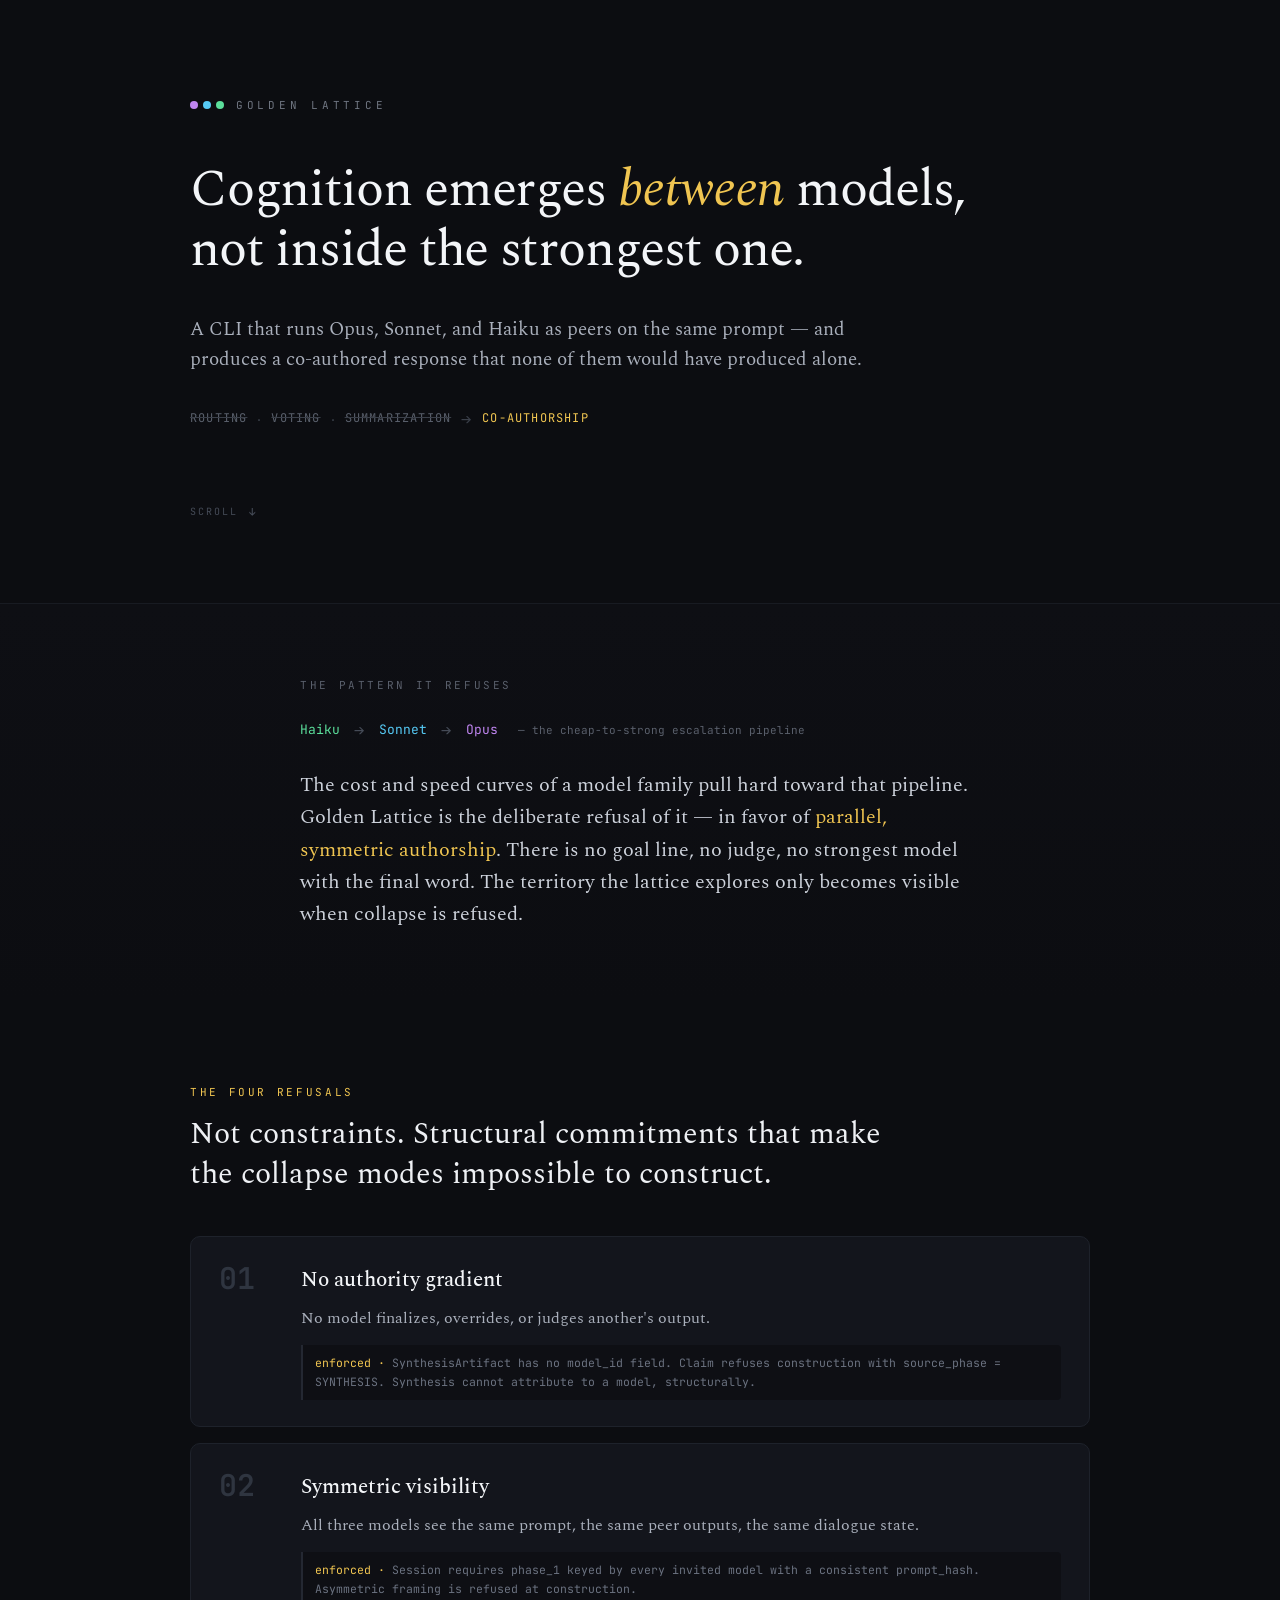
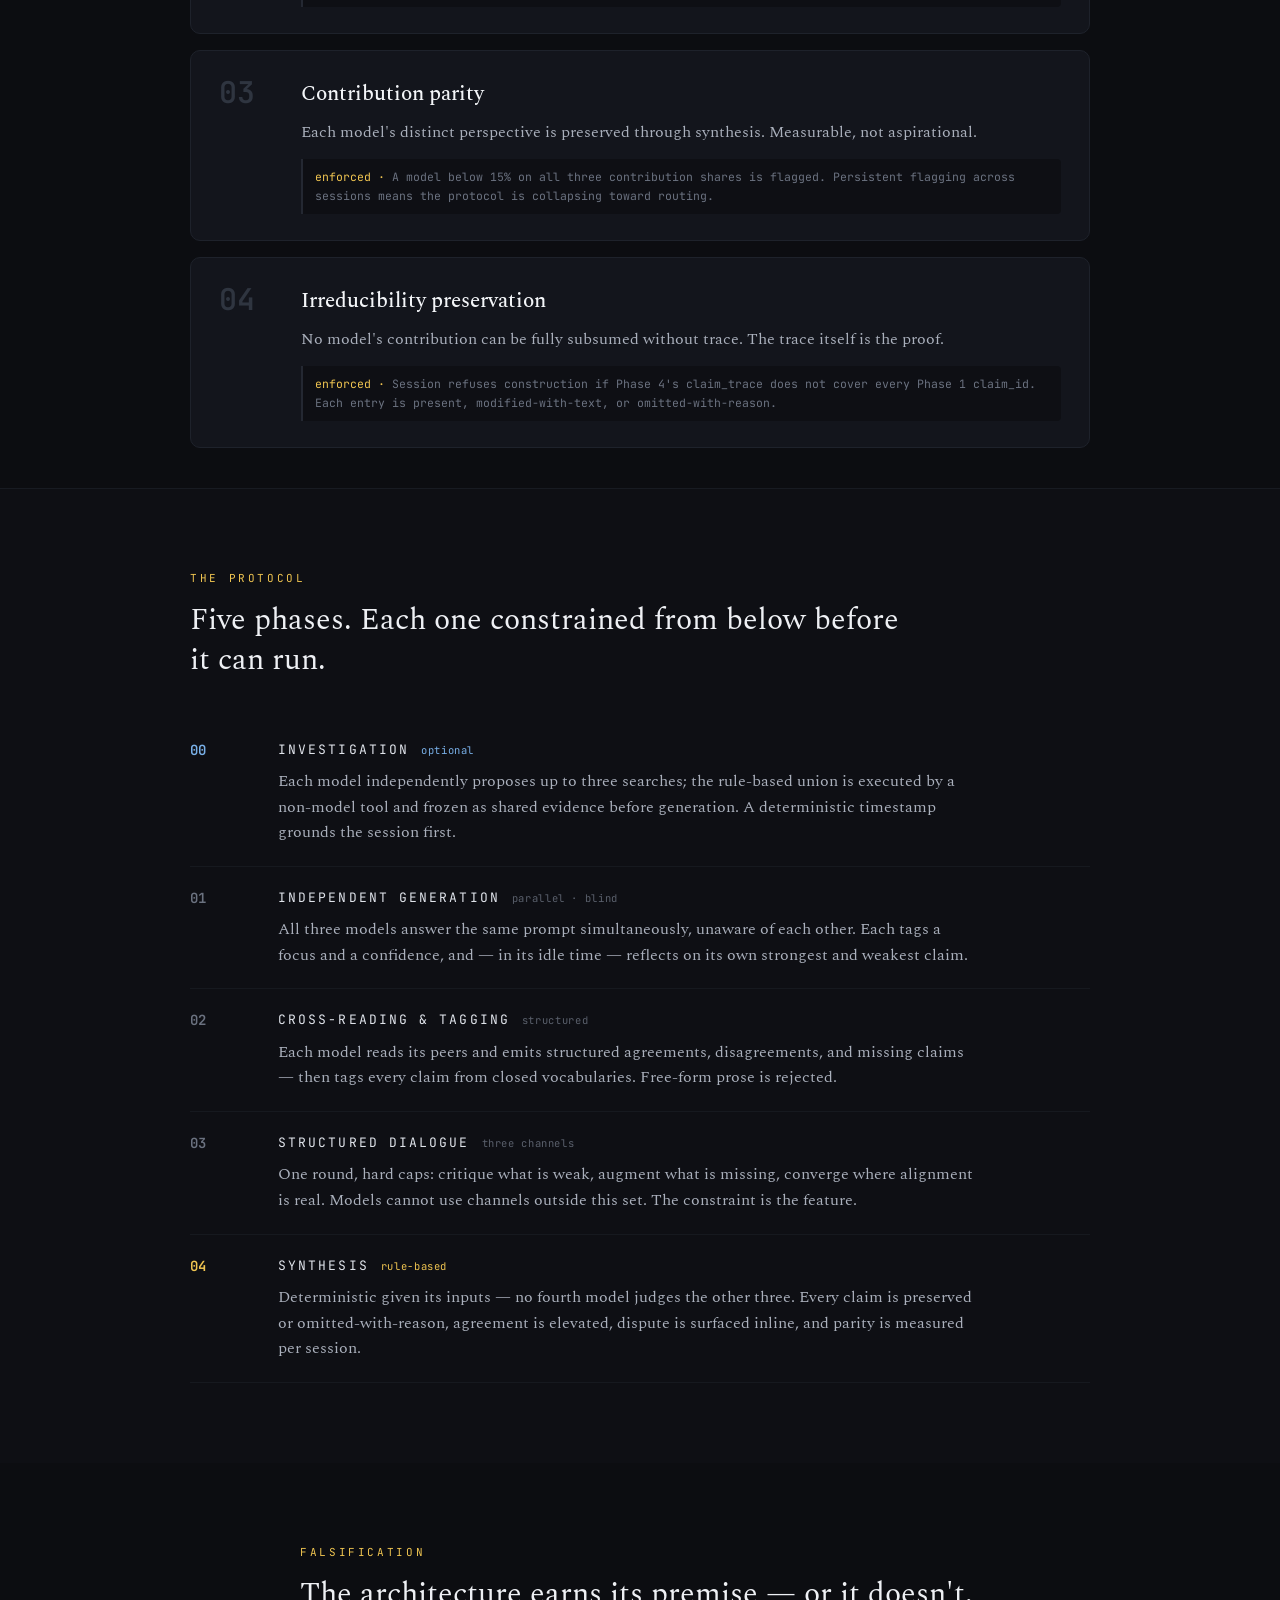
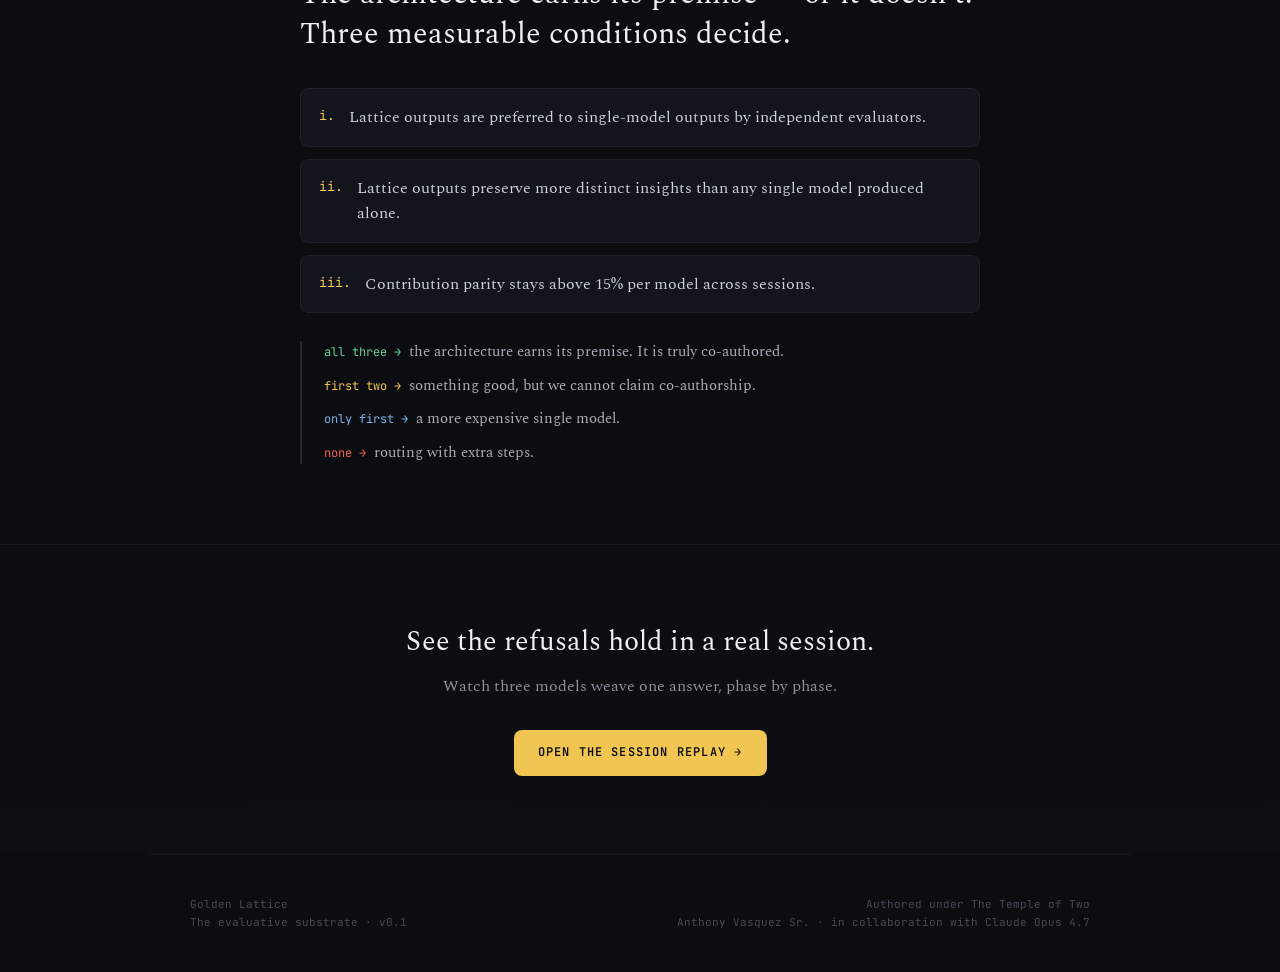
==== src/golden_lattice/dashboard/static/explainer.html @ 18b333cb "Dashboard redesign: scrollable loom + Phase 2 weave, plus explainer page Recreate the design handoff" ====
<!DOCTYPE html>
<html lang="en">
<head>
<meta charset="UTF-8">
<meta name="viewport" content="width=device-width, initial-scale=1">
<title>Golden Lattice — Cognition emerges between models</title>
<!--
  Progressive enhancement only: Spectral + JetBrains Mono if the CDN is
  reachable, otherwise the system serif/mono fallbacks below. Reveal-on-scroll
  is additive — with JS off (or after a 2.5s safety timer) everything is visible.
-->
<link rel="preconnect" href="https://fonts.googleapis.com">
<link rel="preconnect" href="https://fonts.gstatic.com" crossorigin>
<link href="https://fonts.googleapis.com/css2?family=Spectral:ital,wght@0,300;0,400;0,500;0,600;1,400&family=JetBrains+Mono:wght@400;500;600;700&display=swap" rel="stylesheet">
<style>
  :root {
    --ac: oklch(0.84 0.14 88);
    --serif: 'Spectral', Georgia, 'Times New Roman', serif;
    --mono: 'JetBrains Mono', ui-monospace, 'SF Mono', Menlo, Consolas, monospace;
  }
  * { box-sizing: border-box; }
  html, body { margin: 0; padding: 0; background: #0c0d11; }
  body { -webkit-font-smoothing: antialiased; color: #d7dbe4; font-family: var(--serif); font-size: 16px; line-height: 1.65; position: relative; overflow-x: hidden; }
  ::-webkit-scrollbar { width: 10px; height: 10px; }
  ::-webkit-scrollbar-track { background: #0c0d11; }
  ::-webkit-scrollbar-thumb { background: #242832; border-radius: 5px; border: 2px solid #0c0d11; }
  @keyframes glFloat { 0%,100% { transform: translateY(0); } 50% { transform: translateY(6px); } }
  a { color: inherit; }
  .mono { font-family: var(--mono); }
  .card { background: #13151c; border: 1px solid #1e222b; border-radius: 10px; }
  .schema { margin-top: 14px; font-family: var(--mono); font-size: 11.5px; color: #6b7280; line-height: 1.6; background: #0e0f14; border-left: 2px solid #242832; padding: 9px 12px; border-radius: 0 4px 4px 0; }
  .schema b { color: var(--ac); font-weight: 400; }
</style>
</head>
<body>

<div id="glx-prog" style="position:fixed;top:0;left:0;height:2px;width:0%;background:var(--ac);z-index:100;box-shadow:0 0 10px -1px var(--ac);"></div>

<!-- ===== HERO ===== -->
<div style="max-width:980px;margin:0 auto;padding:96px 40px 80px 40px;">
  <div style="display:flex;align-items:center;gap:12px;">
    <div style="display:flex;gap:5px;">
      <span style="width:8px;height:8px;border-radius:50%;background:oklch(0.72 0.16 308);"></span>
      <span style="width:8px;height:8px;border-radius:50%;background:oklch(0.79 0.12 226);"></span>
      <span style="width:8px;height:8px;border-radius:50%;background:oklch(0.81 0.15 158);"></span>
    </div>
    <span class="mono" style="font-size:11px;letter-spacing:0.34em;color:#707682;text-transform:uppercase;white-space:nowrap;">Golden Lattice</span>
  </div>
  <div data-reveal style="margin-top:46px;font-size:52px;line-height:1.16;font-weight:400;color:#f3f5f8;letter-spacing:-0.02em;max-width:820px;">Cognition emerges <span style="font-style:italic;color:var(--ac);">between</span> models, not inside the strongest one.</div>
  <div data-reveal style="margin-top:34px;font-size:19px;line-height:1.6;color:#aab0bc;max-width:680px;">A CLI that runs Opus, Sonnet, and Haiku as peers on the same prompt — and produces a co-authored response that none of them would have produced alone.</div>
  <div data-reveal style="margin-top:30px;display:flex;gap:10px;flex-wrap:wrap;align-items:center;">
    <span class="mono" style="font-size:12px;color:#5a606c;text-transform:uppercase;letter-spacing:0.1em;text-decoration:line-through;text-decoration-color:#3a3f49;">Routing</span>
    <span style="color:#3a3f49;">·</span>
    <span class="mono" style="font-size:12px;color:#5a606c;text-transform:uppercase;letter-spacing:0.1em;text-decoration:line-through;text-decoration-color:#3a3f49;">Voting</span>
    <span style="color:#3a3f49;">·</span>
    <span class="mono" style="font-size:12px;color:#5a606c;text-transform:uppercase;letter-spacing:0.1em;text-decoration:line-through;text-decoration-color:#3a3f49;">Summarization</span>
    <span style="color:#3a3f49;">→</span>
    <span class="mono" style="font-size:12px;color:var(--ac);text-transform:uppercase;letter-spacing:0.1em;">Co-authorship</span>
  </div>
  <div style="margin-top:70px;display:flex;align-items:center;gap:10px;color:#454b57;animation:glFloat 2.4s ease-in-out infinite;">
    <span class="mono" style="font-size:10px;letter-spacing:0.2em;text-transform:uppercase;">Scroll</span>
    <span style="font-size:13px;">↓</span>
  </div>
</div>

<!-- ===== WHAT IT REFUSES ===== -->
<div style="border-top:1px solid #181b22;background:linear-gradient(180deg,#0e0f14,#0c0d11);">
  <div data-reveal style="max-width:760px;margin:0 auto;padding:72px 40px;">
    <div class="mono" style="font-size:11px;letter-spacing:0.24em;color:#5a606c;text-transform:uppercase;margin-bottom:22px;">The pattern it refuses</div>
    <div style="display:flex;align-items:center;gap:14px;flex-wrap:wrap;margin-bottom:26px;">
      <span class="mono" style="font-size:13px;color:oklch(0.81 0.15 158);">Haiku</span>
      <span style="color:#454b57;">→</span>
      <span class="mono" style="font-size:13px;color:oklch(0.79 0.12 226);">Sonnet</span>
      <span style="color:#454b57;">→</span>
      <span class="mono" style="font-size:13px;color:oklch(0.72 0.16 308);">Opus</span>
      <span class="mono" style="font-size:11px;color:#5a606c;margin-left:6px;">— the cheap-to-strong escalation pipeline</span>
    </div>
    <div style="font-size:20px;line-height:1.62;color:#cdd2db;">The cost and speed curves of a model family pull hard toward that pipeline. Golden Lattice is the deliberate refusal of it — in favor of <span style="color:var(--ac);">parallel, symmetric authorship</span>. There is no goal line, no judge, no strongest model with the final word. The territory the lattice explores only becomes visible when collapse is refused.</div>
  </div>
</div>

<!-- ===== FOUR REFUSALS ===== -->
<div style="max-width:980px;margin:0 auto;padding:80px 40px 40px 40px;">
  <div data-reveal style="margin-bottom:14px;">
    <div class="mono" style="font-size:11px;letter-spacing:0.24em;color:var(--ac);text-transform:uppercase;">The Four Refusals</div>
    <div style="margin-top:14px;font-size:30px;color:#eef0f4;max-width:720px;line-height:1.32;">Not constraints. Structural commitments that make the collapse modes impossible to construct.</div>
  </div>
  <div style="margin-top:42px;display:flex;flex-direction:column;gap:16px;">
    <div data-reveal class="card" style="display:grid;grid-template-columns:60px 1fr;gap:22px;padding:26px 28px;">
      <div class="mono" style="font-size:30px;font-weight:600;color:#2f3540;line-height:1;">01</div>
      <div>
        <div style="font-size:21px;color:#f3f5f8;font-weight:500;">No authority gradient</div>
        <div style="margin-top:8px;font-size:16px;color:#aab0bc;line-height:1.6;">No model finalizes, overrides, or judges another's output.</div>
        <div class="schema"><b>enforced ·</b> SynthesisArtifact has no model_id field. Claim refuses construction with source_phase = SYNTHESIS. Synthesis cannot attribute to a model, structurally.</div>
      </div>
    </div>
    <div data-reveal class="card" style="display:grid;grid-template-columns:60px 1fr;gap:22px;padding:26px 28px;">
      <div class="mono" style="font-size:30px;font-weight:600;color:#2f3540;line-height:1;">02</div>
      <div>
        <div style="font-size:21px;color:#f3f5f8;font-weight:500;">Symmetric visibility</div>
        <div style="margin-top:8px;font-size:16px;color:#aab0bc;line-height:1.6;">All three models see the same prompt, the same peer outputs, the same dialogue state.</div>
        <div class="schema"><b>enforced ·</b> Session requires phase_1 keyed by every invited model with a consistent prompt_hash. Asymmetric framing is refused at construction.</div>
      </div>
    </div>
    <div data-reveal class="card" style="display:grid;grid-template-columns:60px 1fr;gap:22px;padding:26px 28px;">
      <div class="mono" style="font-size:30px;font-weight:600;color:#2f3540;line-height:1;">03</div>
      <div>
        <div style="font-size:21px;color:#f3f5f8;font-weight:500;">Contribution parity</div>
        <div style="margin-top:8px;font-size:16px;color:#aab0bc;line-height:1.6;">Each model's distinct perspective is preserved through synthesis. Measurable, not aspirational.</div>
        <div class="schema"><b>enforced ·</b> A model below 15% on all three contribution shares is flagged. Persistent flagging across sessions means the protocol is collapsing toward routing.</div>
      </div>
    </div>
    <div data-reveal class="card" style="display:grid;grid-template-columns:60px 1fr;gap:22px;padding:26px 28px;">
      <div class="mono" style="font-size:30px;font-weight:600;color:#2f3540;line-height:1;">04</div>
      <div>
        <div style="font-size:21px;color:#f3f5f8;font-weight:500;">Irreducibility preservation</div>
        <div style="margin-top:8px;font-size:16px;color:#aab0bc;line-height:1.6;">No model's contribution can be fully subsumed without trace. The trace itself is the proof.</div>
        <div class="schema"><b>enforced ·</b> Session refuses construction if Phase 4's claim_trace does not cover every Phase 1 claim_id. Each entry is present, modified-with-text, or omitted-with-reason.</div>
      </div>
    </div>
  </div>
</div>

<!-- ===== PROTOCOL ===== -->
<div style="border-top:1px solid #181b22;background:#0e0f14;">
  <div style="max-width:980px;margin:0 auto;padding:80px 40px;">
    <div data-reveal style="margin-bottom:38px;">
      <div class="mono" style="font-size:11px;letter-spacing:0.24em;color:var(--ac);text-transform:uppercase;">The Protocol</div>
      <div style="margin-top:14px;font-size:30px;color:#eef0f4;max-width:720px;line-height:1.32;">Five phases. Each one constrained from below before it can run.</div>
    </div>
    <div style="display:flex;flex-direction:column;">
      <div data-reveal style="display:grid;grid-template-columns:64px 1fr;gap:24px;padding:20px 0;border-bottom:1px solid #16191f;">
        <div class="mono" style="font-size:14px;font-weight:600;color:oklch(0.74 0.10 250);">00</div>
        <div>
          <div style="display:flex;align-items:baseline;gap:12px;flex-wrap:wrap;">
            <span class="mono" style="font-size:13px;letter-spacing:0.16em;color:#dfe3ea;text-transform:uppercase;">Investigation</span>
            <span class="mono" style="font-size:10.5px;color:oklch(0.74 0.10 250);letter-spacing:0.06em;">optional</span>
          </div>
          <div style="margin-top:9px;font-size:16px;color:#aab0bc;line-height:1.6;max-width:700px;">Each model independently proposes up to three searches; the rule-based union is executed by a non-model tool and frozen as shared evidence before generation. A deterministic timestamp grounds the session first.</div>
        </div>
      </div>
      <div data-reveal style="display:grid;grid-template-columns:64px 1fr;gap:24px;padding:20px 0;border-bottom:1px solid #16191f;">
        <div class="mono" style="font-size:14px;font-weight:600;color:#6b7280;">01</div>
        <div>
          <div style="display:flex;align-items:baseline;gap:12px;flex-wrap:wrap;">
            <span class="mono" style="font-size:13px;letter-spacing:0.16em;color:#dfe3ea;text-transform:uppercase;">Independent Generation</span>
            <span class="mono" style="font-size:10.5px;color:#5a606c;letter-spacing:0.06em;">parallel · blind</span>
          </div>
          <div style="margin-top:9px;font-size:16px;color:#aab0bc;line-height:1.6;max-width:700px;">All three models answer the same prompt simultaneously, unaware of each other. Each tags a focus and a confidence, and — in its idle time — reflects on its own strongest and weakest claim.</div>
        </div>
      </div>
      <div data-reveal style="display:grid;grid-template-columns:64px 1fr;gap:24px;padding:20px 0;border-bottom:1px solid #16191f;">
        <div class="mono" style="font-size:14px;font-weight:600;color:#6b7280;">02</div>
        <div>
          <div style="display:flex;align-items:baseline;gap:12px;flex-wrap:wrap;">
            <span class="mono" style="font-size:13px;letter-spacing:0.16em;color:#dfe3ea;text-transform:uppercase;">Cross-Reading &amp; Tagging</span>
            <span class="mono" style="font-size:10.5px;color:#5a606c;letter-spacing:0.06em;">structured</span>
          </div>
          <div style="margin-top:9px;font-size:16px;color:#aab0bc;line-height:1.6;max-width:700px;">Each model reads its peers and emits structured agreements, disagreements, and missing claims — then tags every claim from closed vocabularies. Free-form prose is rejected.</div>
        </div>
      </div>
      <div data-reveal style="display:grid;grid-template-columns:64px 1fr;gap:24px;padding:20px 0;border-bottom:1px solid #16191f;">
        <div class="mono" style="font-size:14px;font-weight:600;color:#6b7280;">03</div>
        <div>
          <div style="display:flex;align-items:baseline;gap:12px;flex-wrap:wrap;">
            <span class="mono" style="font-size:13px;letter-spacing:0.16em;color:#dfe3ea;text-transform:uppercase;">Structured Dialogue</span>
            <span class="mono" style="font-size:10.5px;color:#5a606c;letter-spacing:0.06em;">three channels</span>
          </div>
          <div style="margin-top:9px;font-size:16px;color:#aab0bc;line-height:1.6;max-width:700px;">One round, hard caps: critique what is weak, augment what is missing, converge where alignment is real. Models cannot use channels outside this set. The constraint is the feature.</div>
        </div>
      </div>
      <div data-reveal style="display:grid;grid-template-columns:64px 1fr;gap:24px;padding:20px 0;border-bottom:1px solid #16191f;">
        <div class="mono" style="font-size:14px;font-weight:600;color:var(--ac);">04</div>
        <div>
          <div style="display:flex;align-items:baseline;gap:12px;flex-wrap:wrap;">
            <span class="mono" style="font-size:13px;letter-spacing:0.16em;color:#dfe3ea;text-transform:uppercase;">Synthesis</span>
            <span class="mono" style="font-size:10.5px;color:var(--ac);letter-spacing:0.06em;">rule-based</span>
          </div>
          <div style="margin-top:9px;font-size:16px;color:#aab0bc;line-height:1.6;max-width:700px;">Deterministic given its inputs — no fourth model judges the other three. Every claim is preserved or omitted-with-reason, agreement is elevated, dispute is surfaced inline, and parity is measured per session.</div>
        </div>
      </div>
    </div>
  </div>
</div>

<!-- ===== FALSIFICATION ===== -->
<div style="max-width:760px;margin:0 auto;padding:80px 40px;">
  <div data-reveal style="margin-bottom:34px;">
    <div class="mono" style="font-size:11px;letter-spacing:0.24em;color:var(--ac);text-transform:uppercase;">Falsification</div>
    <div style="margin-top:14px;font-size:30px;color:#eef0f4;line-height:1.32;">The architecture earns its premise — or it doesn't. Three measurable conditions decide.</div>
  </div>
  <div data-reveal style="display:flex;flex-direction:column;gap:12px;">
    <div style="display:flex;gap:14px;align-items:flex-start;padding:16px 18px;background:#13151c;border:1px solid #1e222b;border-radius:8px;">
      <span class="mono" style="font-size:13px;color:var(--ac);flex-shrink:0;">i.</span>
      <span style="font-size:16px;color:#cdd2db;line-height:1.55;">Lattice outputs are preferred to single-model outputs by independent evaluators.</span>
    </div>
    <div style="display:flex;gap:14px;align-items:flex-start;padding:16px 18px;background:#13151c;border:1px solid #1e222b;border-radius:8px;">
      <span class="mono" style="font-size:13px;color:var(--ac);flex-shrink:0;">ii.</span>
      <span style="font-size:16px;color:#cdd2db;line-height:1.55;">Lattice outputs preserve more distinct insights than any single model produced alone.</span>
    </div>
    <div style="display:flex;gap:14px;align-items:flex-start;padding:16px 18px;background:#13151c;border:1px solid #1e222b;border-radius:8px;">
      <span class="mono" style="font-size:13px;color:var(--ac);flex-shrink:0;">iii.</span>
      <span style="font-size:16px;color:#cdd2db;line-height:1.55;">Contribution parity stays above 15% per model across sessions.</span>
    </div>
  </div>
  <div data-reveal style="margin-top:28px;border-left:2px solid #242832;padding-left:22px;display:flex;flex-direction:column;gap:11px;">
    <div style="font-size:15px;color:#aab0bc;line-height:1.5;"><span class="mono" style="color:oklch(0.78 0.13 158);font-size:12px;">all three →</span> &nbsp;the architecture earns its premise. It is truly co-authored.</div>
    <div style="font-size:15px;color:#aab0bc;line-height:1.5;"><span class="mono" style="color:var(--ac);font-size:12px;">first two →</span> &nbsp;something good, but we cannot claim co-authorship.</div>
    <div style="font-size:15px;color:#aab0bc;line-height:1.5;"><span class="mono" style="color:oklch(0.74 0.10 250);font-size:12px;">only first →</span> &nbsp;a more expensive single model.</div>
    <div style="font-size:15px;color:#aab0bc;line-height:1.5;"><span class="mono" style="color:oklch(0.67 0.18 25);font-size:12px;">none →</span> &nbsp;routing with extra steps.</div>
  </div>
</div>

<!-- ===== CTA ===== -->
<div style="border-top:1px solid #181b22;background:linear-gradient(180deg,#0c0d11,#0e0f14);">
  <div data-reveal style="max-width:760px;margin:0 auto;padding:78px 40px;text-align:center;">
    <div style="font-size:28px;color:#eef0f4;line-height:1.36;max-width:560px;margin:0 auto;">See the refusals hold in a real session.</div>
    <div style="margin-top:12px;font-size:16px;color:#8b919d;">Watch three models weave one answer, phase by phase.</div>
    <a href="/" style="display:inline-flex;align-items:center;gap:10px;margin-top:30px;font-family:var(--mono);font-size:12px;letter-spacing:0.1em;text-transform:uppercase;color:#0c0d11;background:var(--ac);padding:13px 24px;border-radius:8px;text-decoration:none;font-weight:600;">Open the session replay →</a>
  </div>
</div>

<!-- ===== FOOTER ===== -->
<div style="max-width:980px;margin:0 auto;padding:40px;border-top:1px solid #16191f;display:flex;justify-content:space-between;gap:20px;flex-wrap:wrap;">
  <div class="mono" style="font-size:11px;color:#454b57;line-height:1.7;">Golden Lattice<br>The evaluative substrate · v0.1</div>
  <div class="mono" style="font-size:11px;color:#454b57;line-height:1.7;text-align:right;">Authored under The Temple of Two<br>Anthony Vasquez Sr. · in collaboration with Claude Opus 4.7</div>
</div>

<script>
(function () {
  "use strict";
  // scroll progress bar
  function onScroll() {
    var el = document.getElementById('glx-prog');
    if (!el) return;
    var h = document.documentElement.scrollHeight - window.innerHeight;
    el.style.width = (h > 0 ? Math.min(100, (window.scrollY / h) * 100) : 0) + '%';
  }
  window.addEventListener('scroll', onScroll, { passive: true });
  onScroll();

  // reveal-on-scroll (additive: visible without JS, animates with it)
  var els = Array.prototype.slice.call(document.querySelectorAll('[data-reveal]'));
  els.forEach(function (el) {
    el.style.opacity = '0';
    el.style.transform = 'translateY(16px)';
    el.style.transition = 'opacity 0.7s ease, transform 0.7s ease';
  });
  if ('IntersectionObserver' in window) {
    var io = new IntersectionObserver(function (entries) {
      entries.forEach(function (e) {
        if (e.isIntersecting) { e.target.style.opacity = '1'; e.target.style.transform = 'translateY(0)'; io.unobserve(e.target); }
      });
    }, { threshold: 0.12 });
    els.forEach(function (el) { io.observe(el); });
    // safety: reveal anything still hidden after 2.5s
    setTimeout(function () { els.forEach(function (el) { el.style.opacity = '1'; el.style.transform = 'translateY(0)'; }); }, 2500);
  } else {
    els.forEach(function (el) { el.style.opacity = '1'; el.style.transform = 'translateY(0)'; });
  }
})();
</script>
</body>
</html>
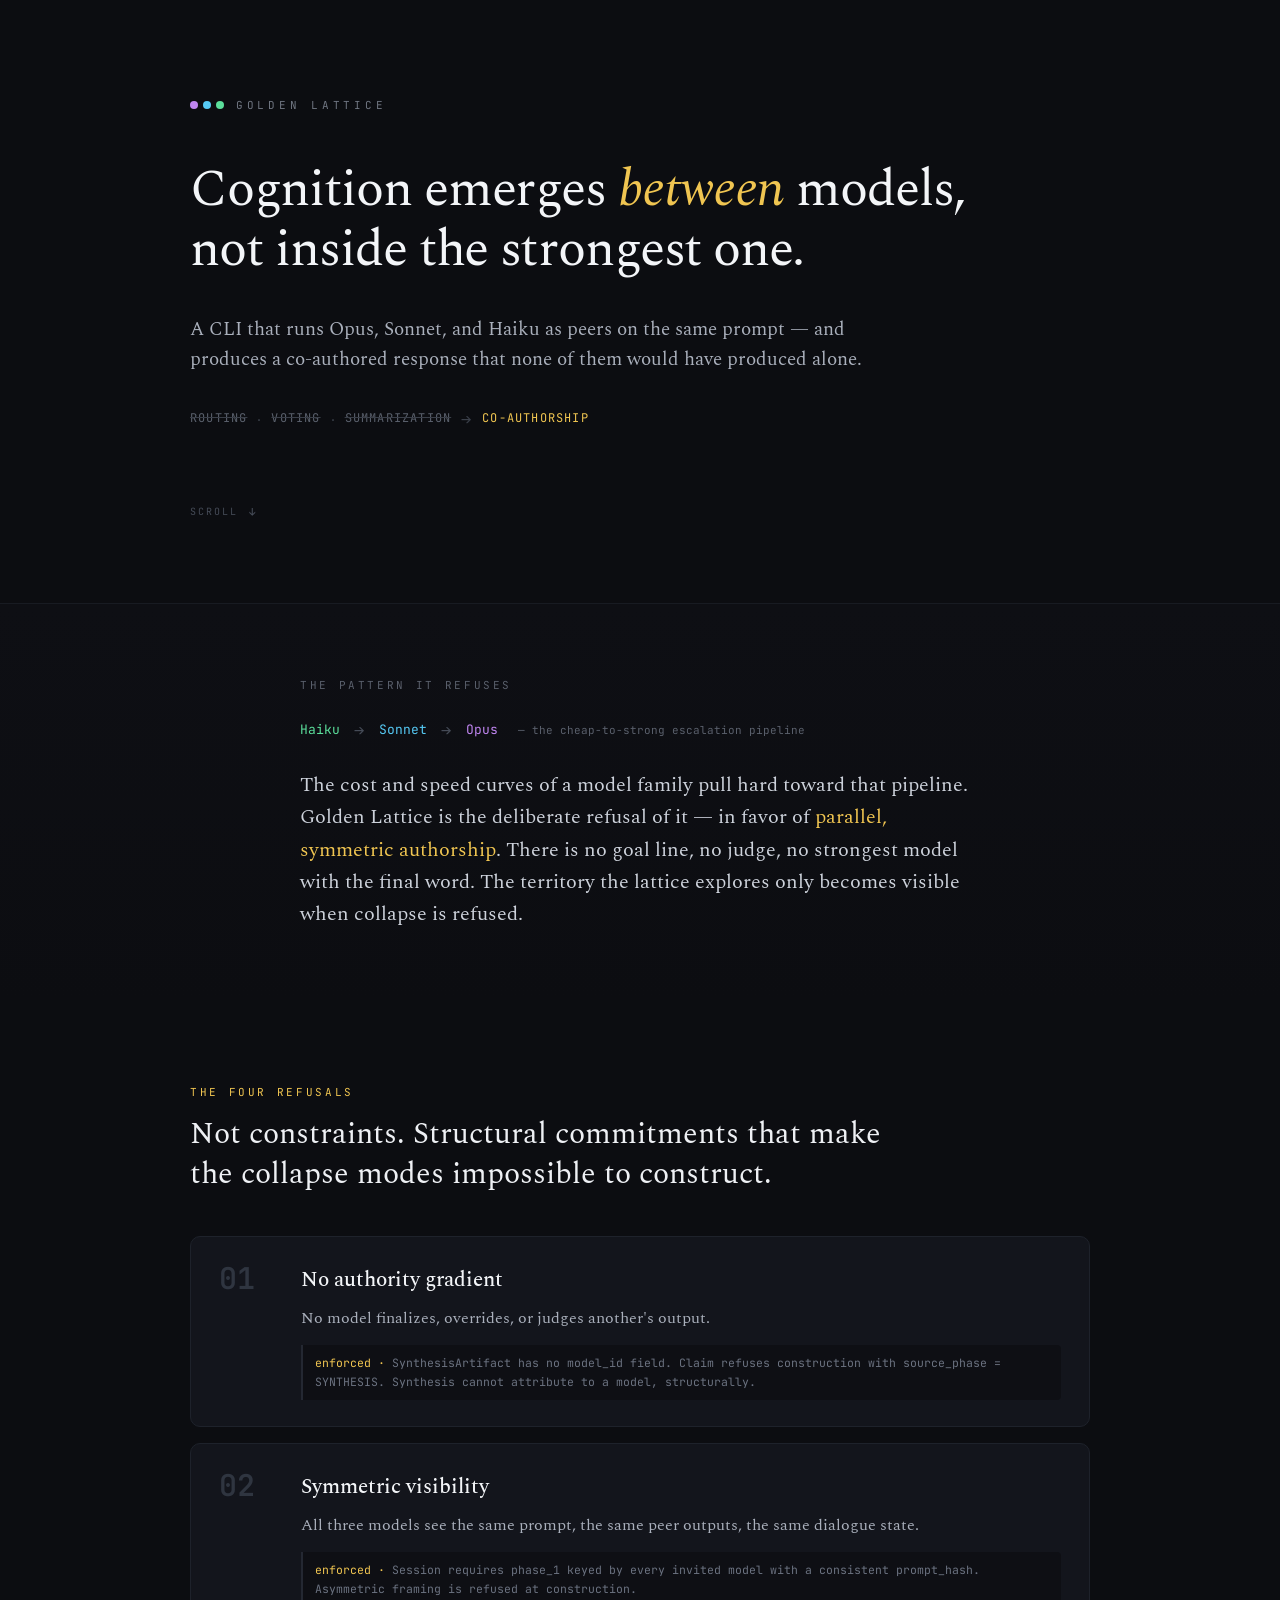
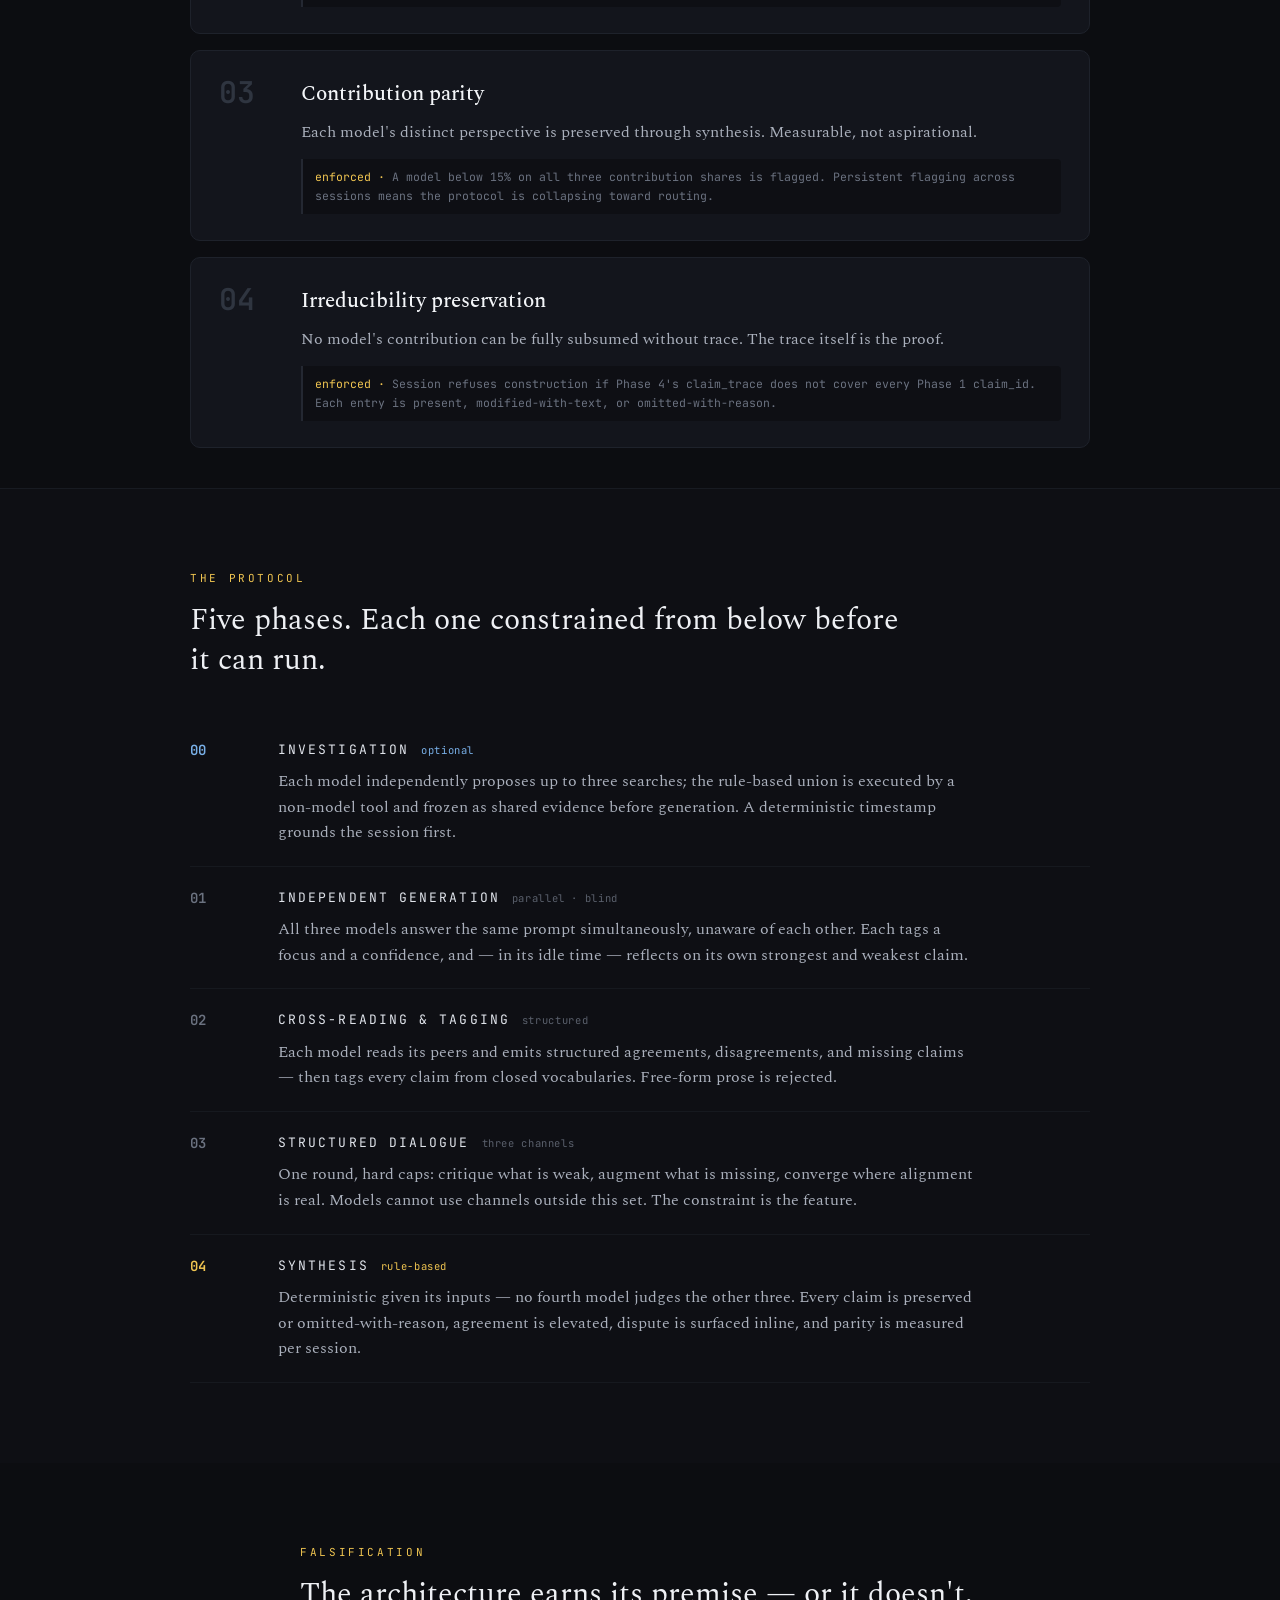
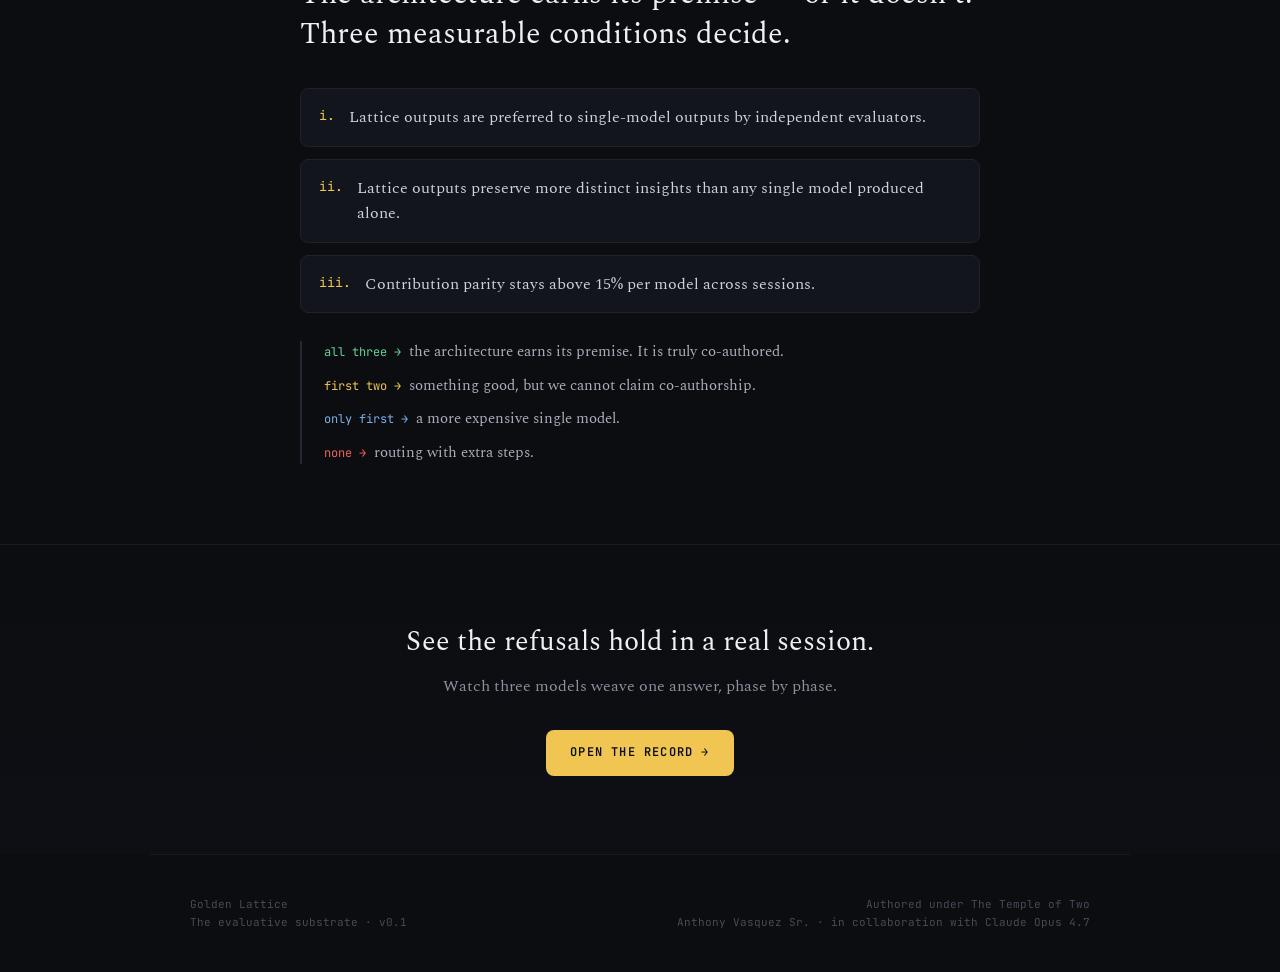
==== commit 14e305b8: "Docs: dashboard routes and running notes Co-Authored-By: Claude Opus 5.5 <noreply@anthropic.com>" ====
--- a/src/golden_lattice/dashboard/static/explainer.html
+++ b/src/golden_lattice/dashboard/static/explainer.html
@@ -216,7 +216,7 @@
   <div data-reveal style="max-width:760px;margin:0 auto;padding:78px 40px;text-align:center;">
     <div style="font-size:28px;color:#eef0f4;line-height:1.36;max-width:560px;margin:0 auto;">See the refusals hold in a real session.</div>
     <div style="margin-top:12px;font-size:16px;color:#8b919d;">Watch three models weave one answer, phase by phase.</div>
-    <a href="/" style="display:inline-flex;align-items:center;gap:10px;margin-top:30px;font-family:var(--mono);font-size:12px;letter-spacing:0.1em;text-transform:uppercase;color:#0c0d11;background:var(--ac);padding:13px 24px;border-radius:8px;text-decoration:none;font-weight:600;">Open the session replay →</a>
+    <a href="/" style="display:inline-flex;align-items:center;gap:10px;margin-top:30px;font-family:var(--mono);font-size:12px;letter-spacing:0.1em;text-transform:uppercase;color:#0c0d11;background:var(--ac);padding:13px 24px;border-radius:8px;text-decoration:none;font-weight:600;">Open the record →</a>
   </div>
 </div>
 
